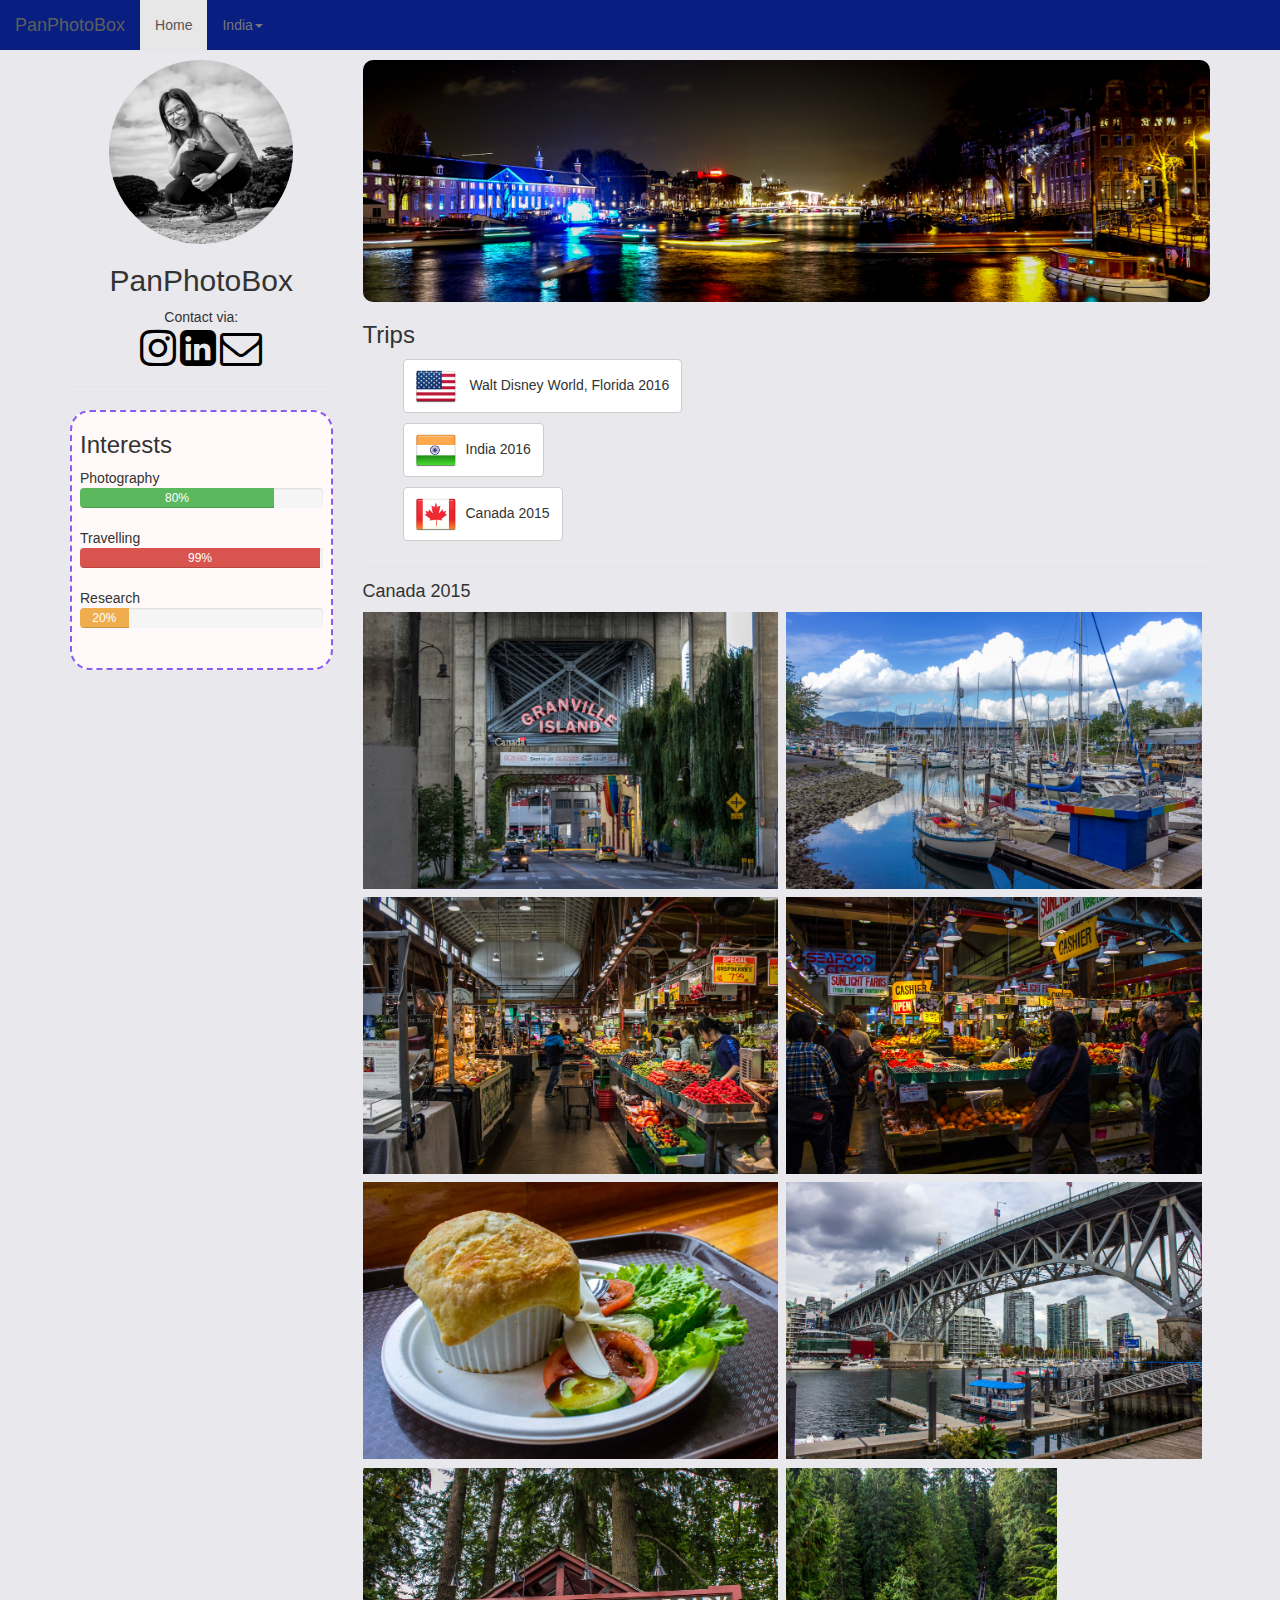
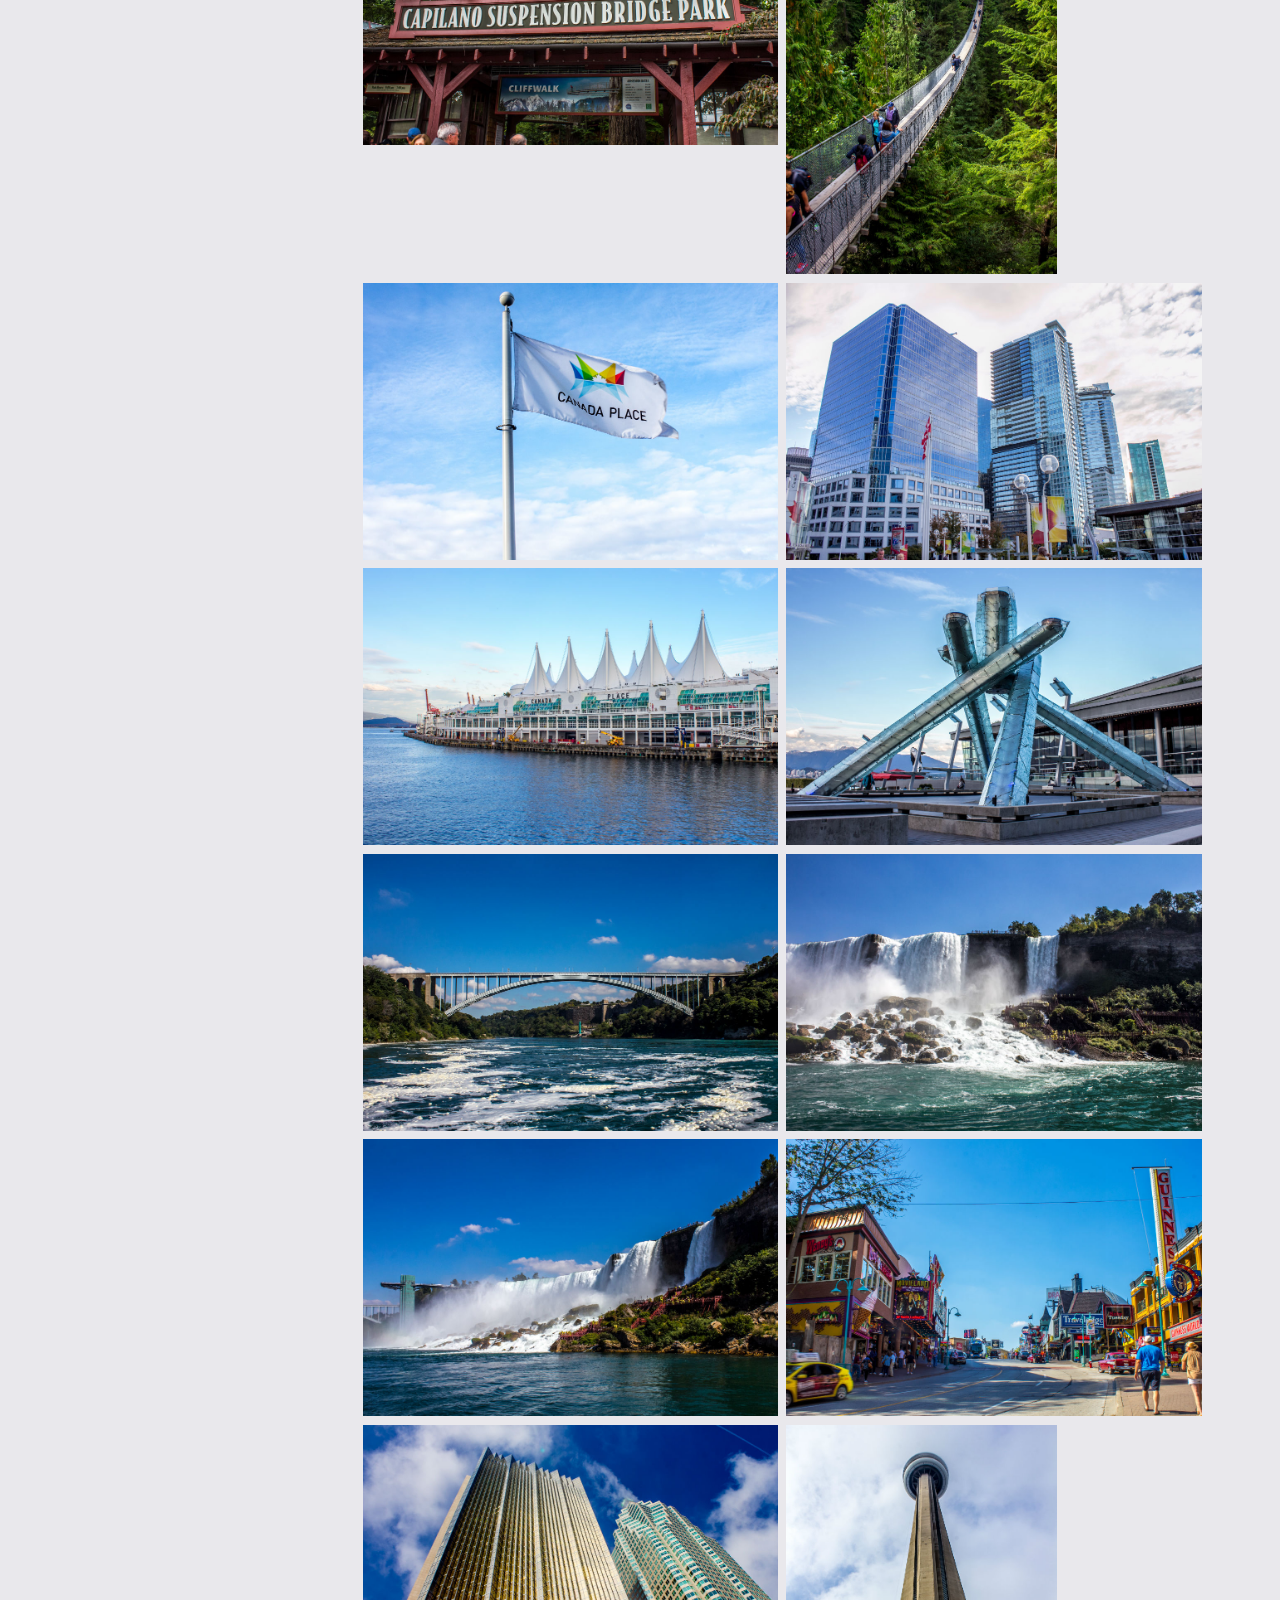
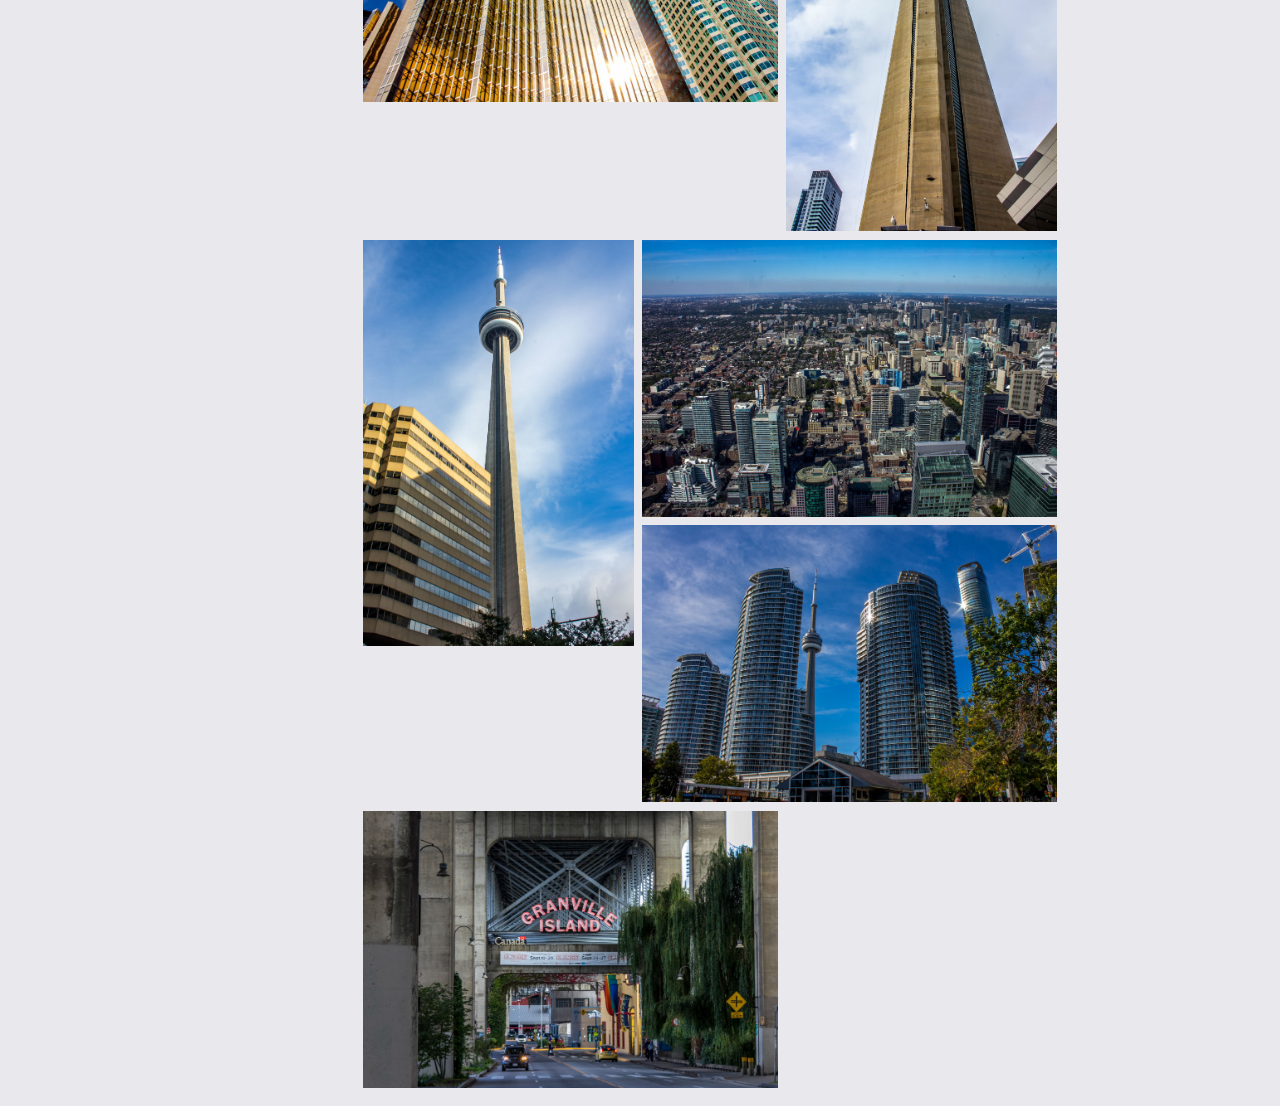
==== index.html @ 6fe4f495 "Add files via upload" ====
<!DOCTYPE html>
<html lang="en-UK">
<head>
	<title>PanPhotoBox</title>
	<meta charset="utf-8">
<!--Bootstrap inserted here-->
	<link rel="stylesheet" href="https://maxcdn.bootstrapcdn.com/bootstrap/3.3.7/css/bootstrap.min.css" integrity="sha384-BVYiiSIFeK1dGmJRAkycuHAHRg32OmUcww7on3RYdg4Va+PmSTsz/K68vbdEjh4u" crossorigin="anonymous">
	<script src="https://ajax.googleapis.com/ajax/libs/jquery/3.1.1/jquery.min.js"></script>
  	<script src="https://maxcdn.bootstrapcdn.com/bootstrap/3.3.7/js/bootstrap.min.js"></script>

<!--animation thing inserted here-->
	<link rel="stylesheet" href="https://cdnjs.cloudflare.com/ajax/libs/animate.css/3.5.2/animate.min.css">
<!--font awesome inserted here-->
	 <link rel="stylesheet" href="https://maxcdn.bootstrapcdn.com/font-awesome/4.4.0/css/font-awesome.min.css">

<!--css file here--> 
	 <link rel="stylesheet" type="text/css" href="css/index.css">

<!--javascript link here-->
	 <script type="text/javascript" src="javascripts/app.js"></script>

</head>

<body>
<!--Navbar inserted here-->
	<nav class="navbar navbar-default navbar-fixed-top">
		<div class="container-fluid">
    		<div class="navbar-header">
      		<a class="navbar-brand" href="#">PanPhotoBox</a>
    		</div>
    		<ul class="nav navbar-nav">
				<li class="active"><a href="index.html">Home</a></li>
				<li class="dropdown">
					<a class="dropdown-toggle" data-toggle="dropdown" href="#">India<span class="caret"></span></a>
						<ul class="dropdown-menu">
							<li><a href="india.html#amritsar">Amritsar</a></li>
							<li><a href="india.html#mysuru">Mysuru</a></li>
						</ul>
					
				</li>


				
			</ul>
		</div>
	</nav>
<!--NAVBAR ENDS-->

	
	<div class="container">
		<div class="row">
			<div class="col-xs-3 col-sm-3">
				<div class="card text-center">
					<div class="card-block">
						<img width="70%" height="70%" class="img-circle" src="img/pan1-w1000-h1000.jpg">

						<h1 class="card-title animated bounce">PanPhotoBox</h1>
						<div class="card-text">Contact via:</div>
						<div class="card-footer">
							<a href="https://www.instagram.com/panphotobox/?hl=en">
								<i class="fa fa-instagram fa-3x" aria-hidden="true" style="color:black"></i>
							</a>
							<a href="https://uk.linkedin.com/in/pan-prasongpholchai-8063b299">
								<i class="fa fa-linkedin-square fa-3x" aria-hidden="true" style="color:black;"></i>
							</a>

							<a href="#"><i onclick="alertFunction();" class="fa fa-envelope-o fa-3x" aria-hidden="true" style="color:black"></i>
							</a>

						</div> <!--end of .card-footer-->
					
					</div> <!--end of .car-block-->
				</div> <!--end of .card text-center-->
	<hr>
<!--second card aka About me-->
				<div class="box1">
				<div class="card-block">
					<h3 class="card-title">Interests</h3>
					<div>Photography</div>
						<div class="progress">
							<div class="progress-bar progress-bar-success" aria-valuenow="80" aria-valuemin="0" aria-valuemax="100" style="width:80%">80%
							</div>
						</div>

					<div>Travelling</div>
						<div class="progress">
							<div class="progress-bar progress-bar-danger" aria-valuenow="99" aria-valuemin="0" aria-valuemax="100" style="width:99%">99%
							</div>
						</div>

					<div>Research</div>
						<div class="progress">
							<div class="progress-bar progress-bar-warning" aria-valuenow="20" aria-valuemin="0" aria-valuemax="100" style="width:20%">20%
							</div>
						</div>

				</div> <!--end of.card-block-->
				</div> <!--end of box1-->
			</div> <!--End of .col-xs-3 part-->
				
<!--col-xs-9 part Starts here-->
			<div class="col-xs-9 col-sm-9">
				<div>
					<img  class="banner" src="img/IMG_1636-2-w4000-h2000.jpg" width="100%">
				</div>
				<div class="card-block"> <!--Photos card box-->
					<h3>Trips</h3>
						<ul>
							<a class="btn btn-default btn-md" href="#"><img class="icon1" src="icon/us-flag.ico" height="40px">
							Walt Disney World, Florida 2016</a>
						</ul>
						<ul>
							<a class="btn btn-default btn-md" href="india.html"><img class="icon1" src="icon/india-flag.ico" height="40px">India 2016</a>
						</ul>
						<ul>
							<a class="btn btn-default btn-md" href="#canada"><img class="icon1" src="icon/canada-flag.ico" height="40px">Canada 2015</a>
						</ul>

				</div> <!--Photos card box ends-->
	<hr>
				<div class="card-block">
					<h4 id="canada">Canada 2015</h4>
						<img class="picresize-hor" src="img/canada/Canada2015-1-w1000-h1000.jpg">
						<img class="picresize-hor" src="img/canada/Canada2015-2-w1000-h1000.jpg">
						<img class="picresize-hor" src="img/canada/Canada2015-3-w1000-h1000.jpg">
						<img class="picresize-hor" src="img/canada/Canada2015-4-w1000-h1000.jpg">
						<img class="picresize-hor" src="img/canada/Canada2015-5-w1000-h1000.jpg">
						<img class="picresize-hor" src="img/canada/Canada2015-6-w1000-h1000.jpg">
						<img class="picresize-hor" src="img/canada/Canada2015-7-w1000-h1000.jpg">
						<img class="picresize-ver" src="img/canada/Canada2015-8-w1000-h1000.jpg">
						<img class="picresize-hor" src="img/canada/Canada2015-10-w1000-h1000.jpg">
						<img class="picresize-hor" src="img/canada/Canada2015-11-w1000-h1000.jpg">
						<img class="picresize-hor" src="img/canada/Canada2015-12-w1000-h1000.jpg">
						<img class="picresize-hor" src="img/canada/Canada2015-13-w1000-h1000.jpg">
						<img class="picresize-hor" src="img/canada/Canada2015-20-w1000-h1000.jpg">
						<img class="picresize-hor" src="img/canada/Canada2015-21-w1000-h1000.jpg">
						<img class="picresize-hor" src="img/canada/Canada2015-22-w1000-h1000.jpg">
						<img class="picresize-hor" src="img/canada/Canada2015-26-w1000-h1000.jpg">
						<img class="picresize-hor" src="img/canada/Canada2015-30-w1000-h1000.jpg">
						<img class="picresize-ver" src="img/canada/Canada2015-32-w1000-h1000.jpg">
						<img class="picresize-ver" src="img/canada/Canada2015-34-w1000-h1000.jpg">
						<img class="picresize-hor" src="img/canada/Canada2015-40-w1000-h1000.jpg">
						<img class="picresize-hor" src="img/canada/Canada2015-50-w1000-h1000.jpg">
						<img class="picresize-hor" src="img/canada/Canada2015-1-w1000-h1000.jpg">
						
						<p style="clear: both;"></p>
				
				</div> <!--end of canada 2015 photos card block-->

			</div> <!--end of .col-xs-9 part-->

		</div> <!--end of .row-->
	</div> <!--.container-->
		
</body>


</html>
---- css/index.css ----
body {
	background-color: #e9e8ec;
	padding-top: 60px
}
.navbar-default{
	    background-color: #081f81;
}

h1{
	font-size: 30px
}

.box1 {
	border: 2px dashed rgb(139, 91, 242);
    border-radius: 20px;
    padding-left: 8px;
    padding-right: 8px;
    background-color: rgb(255, 249, 249);
    padding-bottom: 20px;
}

.banner {
	border-radius: 10px;
}

.icon1{
	margin-right: 10px;
}

h4{
	padding-top: 60px;
	margin-top: -60px;
}

.picresize-hor {
	float: left;
	width: 49%;
	margin-right: 1%;
	margin-bottom: 1%;"
}

.picresize-ver{
	float: left;
	width: 32%;
	margin-right: 1%;
	margin-bottom: 1%
}
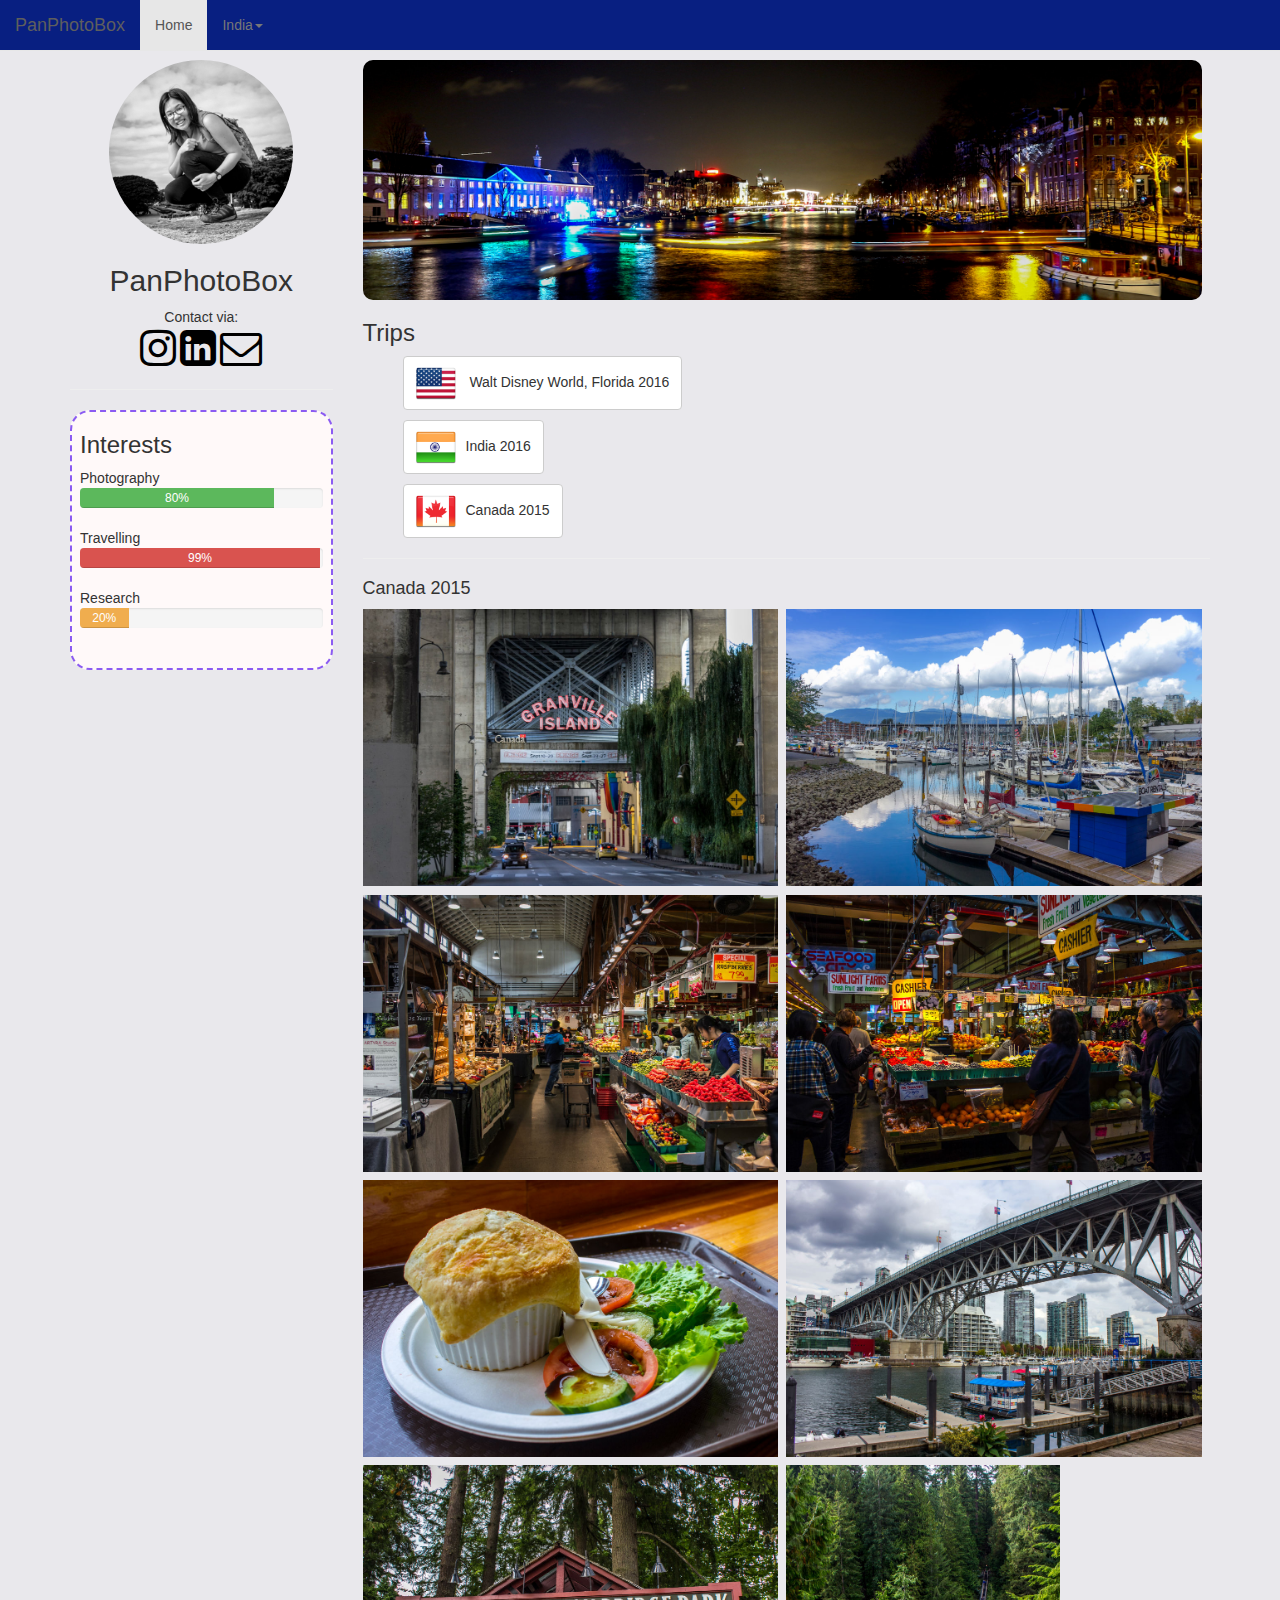
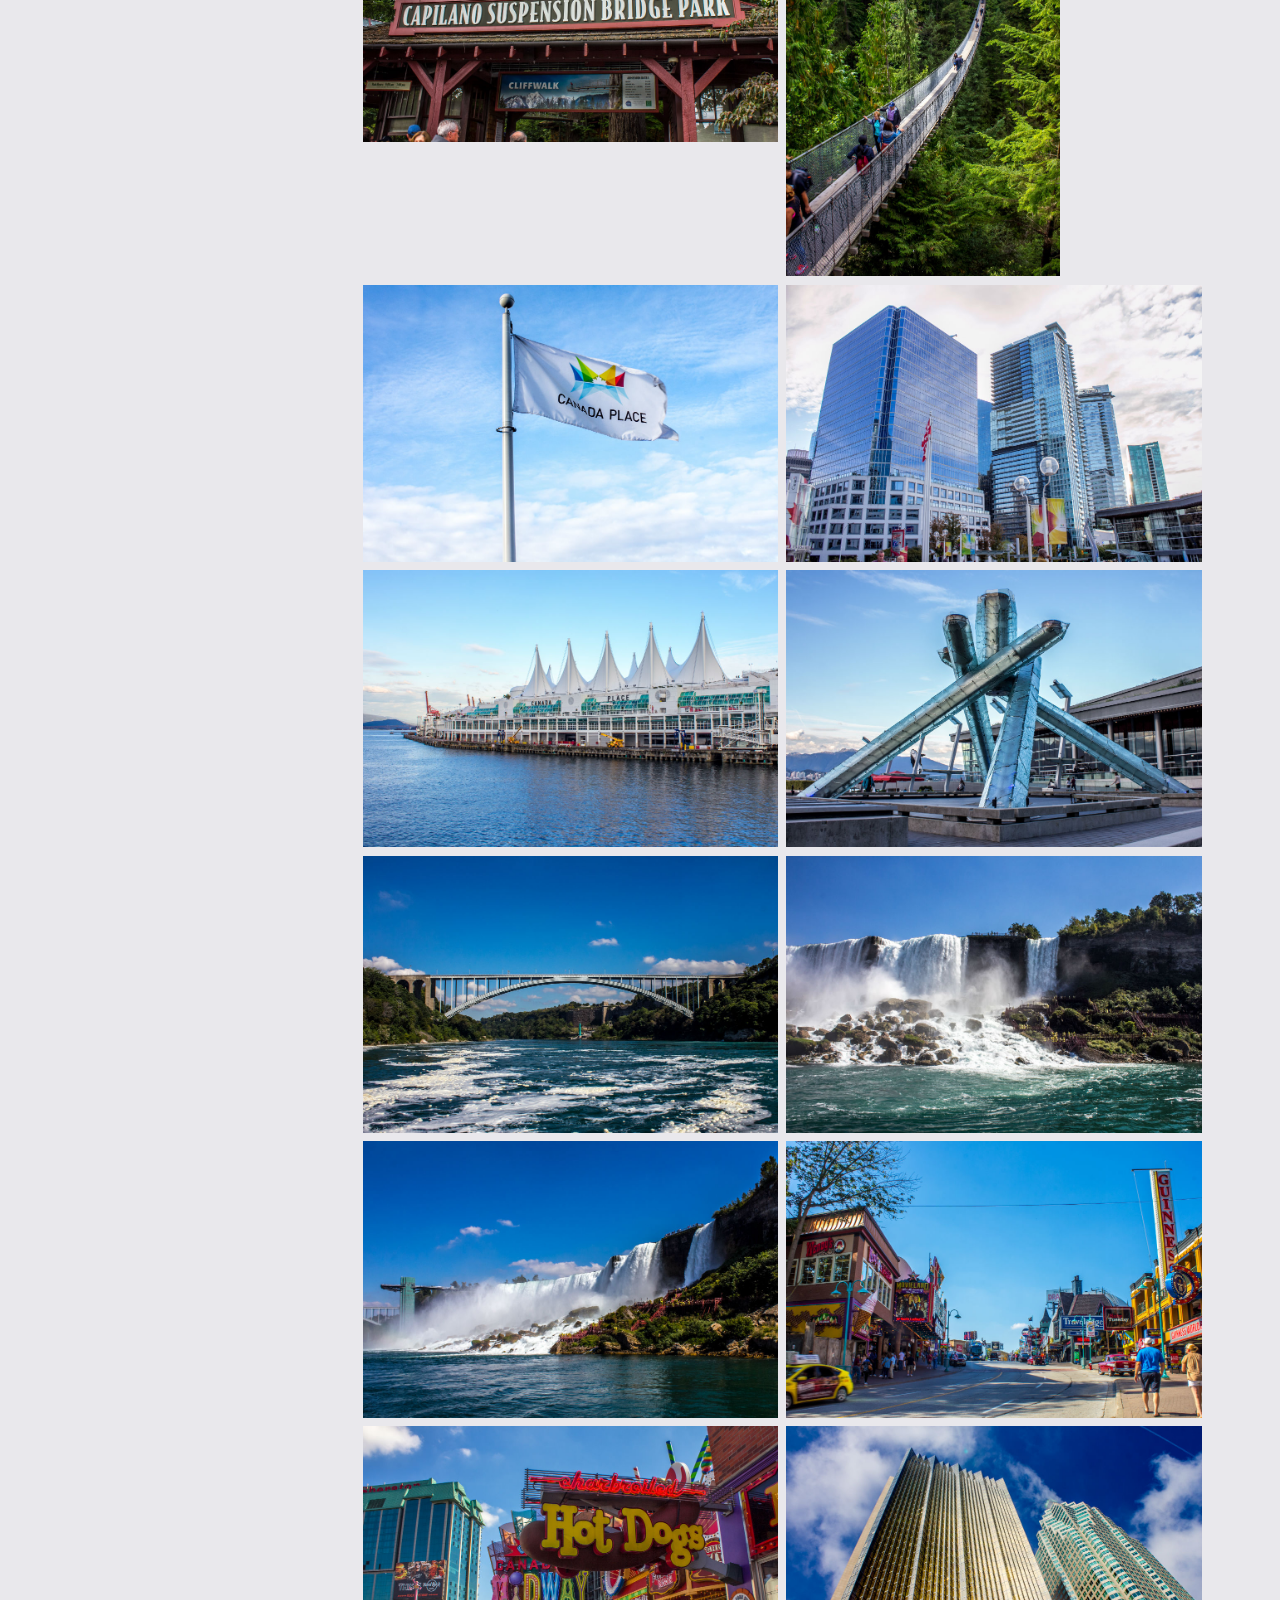
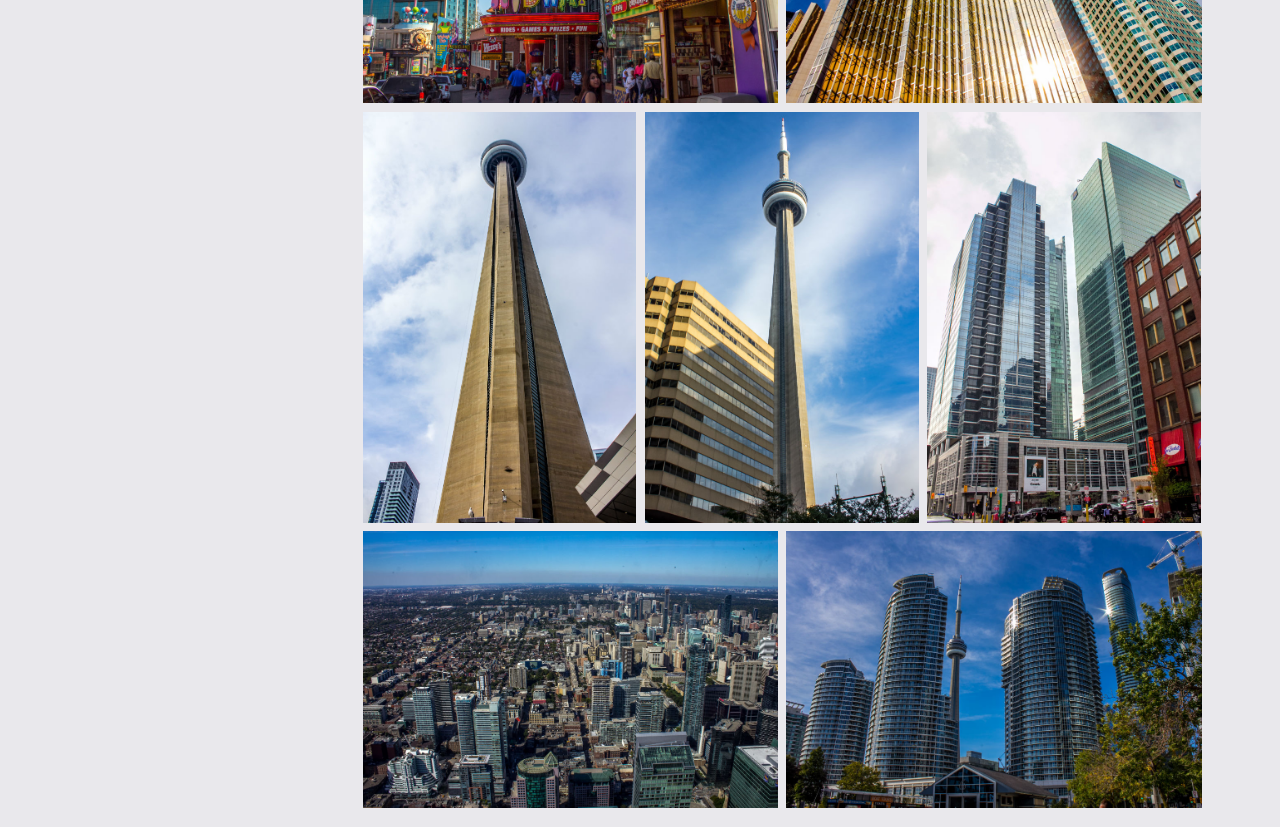
==== commit ddab463d: "Add files via upload" ====
--- a/index.html
+++ b/index.html
@@ -101,7 +101,7 @@
 <!--col-xs-9 part Starts here-->
 			<div class="col-xs-9 col-sm-9">
 				<div>
-					<img  class="banner" src="img/IMG_1636-2-w4000-h2000.jpg" width="100%">
+					<img  class="banner" src="img/IMG_1636-2-w4000-h2000.jpg" width="99%">
 				</div>
 				<div class="card-block"> <!--Photos card box-->
 					<h3>Trips</h3>
@@ -136,13 +136,15 @@
 						<img class="picresize-hor" src="img/canada/Canada2015-21-w1000-h1000.jpg">
 						<img class="picresize-hor" src="img/canada/Canada2015-22-w1000-h1000.jpg">
 						<img class="picresize-hor" src="img/canada/Canada2015-26-w1000-h1000.jpg">
+						<img class="picresize-hor" src="img/canada/Canada2015-28-w1000-h1000.jpg">
 						<img class="picresize-hor" src="img/canada/Canada2015-30-w1000-h1000.jpg">
+
 						<img class="picresize-ver" src="img/canada/Canada2015-32-w1000-h1000.jpg">
 						<img class="picresize-ver" src="img/canada/Canada2015-34-w1000-h1000.jpg">
+						<img class="picresize-ver" src="img/canada/Canada2015-31-w1000-h1000.jpg">
+
 						<img class="picresize-hor" src="img/canada/Canada2015-40-w1000-h1000.jpg">
 						<img class="picresize-hor" src="img/canada/Canada2015-50-w1000-h1000.jpg">
-						<img class="picresize-hor" src="img/canada/Canada2015-1-w1000-h1000.jpg">
-						
 						<p style="clear: both;"></p>
 				
 				</div> <!--end of canada 2015 photos card block-->
--- a/css/index.css
+++ b/css/index.css
@@ -41,7 +41,14 @@
 
 .picresize-ver{
 	float: left;
-	width: 32%;
+	width: 32.33%;
 	margin-right: 1%;
 	margin-bottom: 1%
 }
+
+.picresize-pano{
+	float: left;
+	width: 99%;
+	margin-right: 1%;
+	margin-bottom: 1%
+}